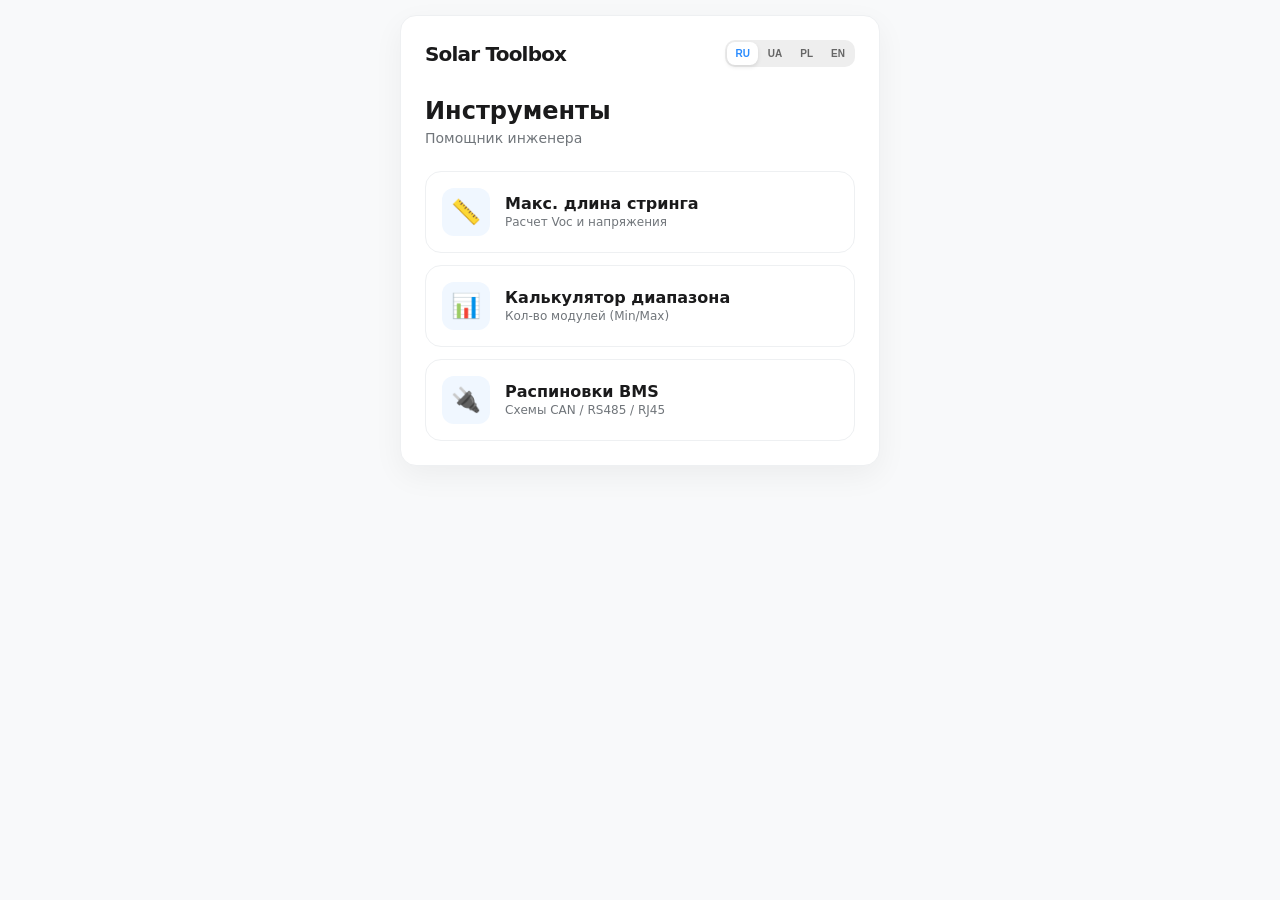
==== index.html @ b71aa3ab "Update index.html" ====
<!DOCTYPE html>
<html lang="ru">
<head>
    <script async src="https://www.googletagmanager.com/gtag/js?id=G-0JQD4RVE06"></script>
    <script>
      window.dataLayer = window.dataLayer || [];
      function gtag(){dataLayer.push(arguments);}
      gtag('js', new Date());
      gtag('config', 'G-0JQD4RVE06');
    </script>

    <link rel="icon" type="image/jpg" href="favicon.jpg">
    <meta charset="UTF-8">
    <meta name="viewport" content="width=device-width, initial-scale=1.0, maximum-scale=1.0, user-scalable=no">
    <title>Solar Toolbox</title>
    <style>
        :root { 
            --bg: #f8f9fa; 
            --card-bg: #ffffff; 
            --accent: #2a8cff; 
            --border: #eef0f2; 
            --radius: 16px; 
            --text-main: #1a1a1b;
            --text-muted: #70757a;
        }
        
        * { box-sizing: border-box; -webkit-tap-highlight-color: transparent; }
        
        body { 
            font-family: 'Segoe UI', system-ui, -apple-system, sans-serif; 
            background: var(--bg); 
            margin: 0; padding: 15px; 
            display: flex; justify-content: center; min-height: 100vh;
        }

        .container { 
            width: 100%; max-width: 480px; 
            background: var(--card-bg); padding: 24px; 
            border-radius: var(--radius); border: 1px solid var(--border);
            box-shadow: 0 10px 30px rgba(0,0,0,0.05); 
            height: fit-content; display: none;
            animation: fadeIn 0.3s ease;
        }

        @keyframes fadeIn { from { opacity: 0; transform: translateY(10px); } to { opacity: 1; transform: translateY(0); } }

        .header-top { display: flex; justify-content: space-between; align-items: center; margin-bottom: 30px; gap: 10px; }
        .logo-text { font-weight: 800; font-size: 20px; color: var(--text-main); letter-spacing: -0.8px; white-space: nowrap; }
        .lang-switch { display: flex; gap: 2px; background: #eee; padding: 2px; border-radius: 10px; }
        .lang-btn {
            padding: 6px 8px; font-size: 10px; font-weight: bold; border-radius: 8px;
            cursor: pointer; border: none; background: transparent; color: #666; transition: 0.2s;
        }
        .lang-btn.active { background: white; color: var(--accent); box-shadow: 0 2px 4px rgba(0,0,0,0.1); }

        .welcome { margin-bottom: 25px; }
        .welcome h1 { font-size: 24px; margin: 0; color: var(--text-main); }
        .welcome p { font-size: 14px; color: var(--text-muted); margin: 5px 0 0; }

        .main-grid { display: flex; flex-direction: column; gap: 12px; }
        .tool-card {
            background: #fff; border: 1px solid var(--border); border-radius: var(--radius);
            padding: 16px; display: flex; align-items: center; gap: 15px;
            cursor: pointer; transition: 0.2s; position: relative;
        }
        .tool-card:active { transform: scale(0.98); background: #f9f9f9; }
        .tool-icon { font-size: 24px; width: 48px; height: 48px; background: #f0f7ff; border-radius: 12px; display: flex; align-items: center; justify-content: center; flex-shrink: 0; }
        .tool-info { display: flex; flex-direction: column; }
        .tool-title { font-weight: 700; color: var(--text-main); font-size: 16px; }
        .tool-desc { font-size: 12px; color: var(--text-muted); margin-top: 2px; line-height: 1.3; }

        .back-btn { background: #f1f3f4; border: none; padding: 12px 20px; border-radius: 12px; font-size: 14px; font-weight: 600; cursor: pointer; margin-bottom: 20px; color: #444; }
        
        /* Аккордеон распиновок */
        .acc-item { border: 1px solid var(--border); border-radius: 12px; margin-bottom: 10px; overflow: hidden; }
        .acc-header { padding: 16px; cursor: pointer; background: #fff; font-size: 14px; font-weight: 600; }
        .acc-item.open .acc-header { color: var(--accent); background: #f0f7ff; }
        .acc-content { display: none; padding: 12px; text-align: center; border-top: 1px solid var(--border); background: #fff; }
        .acc-item.open .acc-content { display: block; }
        .svg-wrap { width: 100%; border-radius: 8px; border: 1px solid #eee; overflow: hidden; margin-bottom: 10px; }
        .img-overlay { width: 100%; height: auto; display: block; cursor: zoom-in; }
        .copy-btn { width: 100%; padding: 14px; border-radius: 10px; background: #28a745; color: white; border: none; font-weight: 600; cursor: pointer; }

        #toast { position: fixed; bottom: 30px; left: 50%; transform: translateX(-50%) translateY(120px); background: rgba(0,0,0,0.9); color: white; padding: 12px 24px; border-radius: 50px; transition: 0.4s; z-index: 9999; font-size: 14px; }
        #toast.show { transform: translateX(-50%) translateY(0); }
        .modal { display: none; position: fixed; z-index: 10000; top: 0; left: 0; width: 100%; height: 100%; background: rgba(0,0,0,0.9); justify-content: center; align-items: center; }
    </style>
</head>
<body>

<div id="zoomModal" class="modal" onclick="this.style.display='none'">
    <img id="modalImg" src="" style="max-width: 95%; max-height: 90%;">
</div>

<div id="screen-main" class="container" style="display: block;">
    <div class="header-top">
        <div class="logo-text">Solar Toolbox</div>
        <div class="lang-switch">
            <button class="lang-btn" onclick="setLang('ru')" data-l="ru">RU</button>
            <button class="lang-btn" onclick="setLang('ua')" data-l="ua">UA</button>
            <button class="lang-btn" onclick="setLang('pl')" data-l="pl">PL</button>
            <button class="lang-btn" onclick="setLang('en')" data-l="en">EN</button>
        </div>
    </div>

    <div class="welcome">
        <h1 data-t="w_h">Инструменты</h1>
        <p data-t="w_p">Помощник инженера солнечных систем</p>
    </div>
    
    <div class="main-grid">
        <div class="tool-card" onclick="location.href='string.html'">
            <div class="tool-icon">📏</div>
            <div class="tool-info">
                <span class="tool-title" data-t="m1_t">Макс. длина стринга</span>
                <span class="tool-desc" data-t="m1_d">Расчет Voc и напряжения по температуре</span>
            </div>
        </div>

        <div class="tool-card" onclick="location.href='string-range.html'">
            <div class="tool-icon">📊</div>
            <div class="tool-info">
                <span class="tool-title" data-t="m3_t">Калькулятор диапазона</span>
                <span class="tool-desc" data-t="m3_d">Оптимальное кол-во модулей (Min/Max)</span>
            </div>
        </div>

        <div class="tool-card" onclick="showScreen('screen-pinout')">
            <div class="tool-icon">🔌</div>
            <div class="tool-info">
                <span class="tool-title" data-t="m2_t">Распиновки BMS</span>
                <span class="tool-desc" data-t="m2_d">Схемы CAN / RS485 / RJ45</span>
            </div>
        </div>
    </div>
</div>

<div id="screen-pinout" class="container">
    <button class="back-btn" onclick="showScreen('screen-main')" data-t="back">← Меню</button>
    <div class="welcome">
        <h1 data-t="m2_t">Распиновки BMS</h1>
    </div>
    <div id="accordion"></div>
</div>

<div id="toast">✅</div>

<script>
const translations = {
    ru: { 
        w_h: "Инструменты", w_p: "Помощник инженера", 
        m1_t: "Макс. длина стринга", m1_d: "Расчет Voc и напряжения", 
        m2_t: "Распиновки BMS", m2_d: "Схемы CAN / RS485 / RJ45",
        m3_t: "Калькулятор диапазона", m3_d: "Кол-во модулей (Min/Max)",
        back: "← В меню", copy: "Скопировать схему", ok: "✅ Скопировано" 
    },
    ua: { 
        w_h: "Інструменти", w_p: "Помічник інженера", 
        m1_t: "Макс. довжина стринга", m1_d: "Розрахунок Voc та напруги", 
        m2_t: "Розпіновки BMS", m2_d: "Схеми CAN / RS485 / RJ45",
        m3_t: "Калькулятор діапазону", m3_d: "К-сть модулів (Min/Max)",
        back: "← У меню", copy: "Копіювати схему", ok: "✅ Скопійовано" 
    },
    pl: { 
        w_h: "Narzędzia", w_p: "Asystent inżyniera", 
        m1_t: "Długość stringu", m1_d: "Obliczanie Voc i napięcia", 
        m2_t: "Pinouty BMS", m2_d: "Schematy CAN / RS485",
        m3_t: "Kalkulator zakresu", m3_d: "Liczba modułów (Min/Max)",
        back: "← Do menu", copy: "Kopiuj schemat", ok: "✅ Skopiowano" 
    },
    en: { 
        w_h: "Toolkit", w_p: "Engineer Assistant", 
        m1_t: "Max String Length", m1_d: "Voc & voltage calculation", 
        m2_t: "BMS Pinouts", m2_d: "CAN / RS485 diagrams",
        m3_t: "String Range Calc", m3_d: "Module count (Min/Max)",
        back: "← Menu", copy: "Copy Diagram", ok: "✅ Copied" 
    }
};

const pinouts = [
    { id: 1, title: "T568B Standard (Straight)", links: [[1,1],[2,2],[3,3],[4,4],[5,5],[6,6],[7,7],[8,8]] },
    { id: 2, title: "Deye / Solis ↔ Dyness", links: [[4,4,'CAN-H'],[5,5,'CAN-L']] },
    { id: 3, title: "Victron GX ↔ Pylontech", links: [[7,4,'CAN-H'],[8,5,'CAN-L'],[3,6,'GND']] }
];

const stdCols = ["", "#FF8C00", "#FF8C00", "#32CD32", "#0056b3", "#0056b3", "#32CD32", "#8B4513", "#8B4513"];
const stdStriped = [false, true, false, true, false, true, false, true, false];

function setLang(lang) {
    localStorage.setItem('lang', lang);
    updateTexts();
}

function updateTexts() {
    const lang = localStorage.getItem('lang') || 'ru';
    document.querySelectorAll('[data-t]').forEach(el => {
        if(translations[lang][el.dataset.t]) {
            el.textContent = translations[lang][el.dataset.t];
        }
    });
    document.querySelectorAll('.lang-btn').forEach(b => {
        b.classList.toggle('active', b.dataset.l === lang);
    });
}

function showScreen(id) {
    document.querySelectorAll('.container').forEach(c => c.style.display = 'none');
    document.getElementById(id).style.display = 'block';
    window.scrollTo(0,0);
    if(id === 'screen-pinout') initPinouts();
}

function initPinouts() {
    const acc = document.getElementById('accordion');
    if(acc.innerHTML !== "") return;
    const lang = localStorage.getItem('lang') || 'ru';
    
    pinouts.forEach(p => {
        const item = document.createElement('div');
        item.className = 'acc-item';
        item.innerHTML = `
            <div class="acc-header" onclick="toggle(${p.id})">${p.title}</div>
            <div class="acc-content" id="c-${p.id}">
                <div class="svg-wrap">
                    <img class="img-overlay" id="img-${p.id}" onclick="zoomIn(this.src)">
                    <div id="svg-${p.id}" style="display:none"></div>
                </div>
                <button class="copy-btn" onclick="copyImg(${p.id})">${translations[lang].copy}</button>
            </div>`;
        acc.appendChild(item);
    });
}

function toggle(id) {
    const item = document.getElementById(`c-${id}`).parentElement;
    const isOpen = item.classList.contains('open');
    document.querySelectorAll('.acc-item').forEach(el => el.classList.remove('open'));
    if(!isOpen) {
        item.classList.add('open');
        drawSVG(id);
    }
}

function drawSVG(id) {
    const data = pinouts.find(x => x.id === id);
    const target = document.getElementById(`svg-${id}`);
    if(target.innerHTML !== "") return;

    const vH = 350;
    target.innerHTML = `<svg id="raw-${id}" viewBox="0 0 800 ${vH}" xmlns="http://www.w3.org/2000/svg">
        <rect width="800" height="${vH}" fill="white"/>
        <g transform="translate(130, 40)">${drawConn('Master')}</g>
        <g transform="translate(550, 40)">${drawConn('Slave')}</g>
        <g id="lines-${id}"></g>
    </svg>`;

    data.links.forEach(l => {
        const y1 = 61 + (l[0]-1)*36, y2 = 61 + (l[1]-1)*36;
        const color = stdCols[l[0]];
        const p = document.createElementNS("http://www.w3.org/2000/svg", "path");
        p.setAttribute("d", `M 240 ${y1} C 390 ${y1}, 410 ${y2}, 550 ${y2}`);
        p.setAttribute("stroke", color); p.setAttribute("stroke-width", "6"); p.setAttribute("fill", "none");
        if(stdStriped[l[0]]) p.setAttribute("stroke-dasharray", "12,6");
        document.getElementById(`lines-${id}`).appendChild(p);
    });
    renderToImage(id);
}

function drawConn(label) {
    let h = `<rect width="130" height="300" fill="#f8f9fa" stroke="#ccc" rx="5"/>
             <text x="65" y="-15" font-family="Arial" font-size="14" font-weight="bold" text-anchor="middle">${label}</text>`;
    for(let i=1; i<=8; i++) {
        const y = 8 + (i-1)*36;
        h += `<rect x="10" y="${y}" width="110" height="26" fill="${stdCols[i]}" rx="3"/>
              <text x="7" y="${y+13}" font-family="Arial" font-size="10" text-anchor="end" dominant-baseline="middle">${i}</text>`;
    }
    return h;
}

function renderToImage(id) {
    const svg = document.getElementById(`raw-${id}`);
    const xml = new XMLSerializer().serializeToString(svg);
    const svg64 = btoa(unescape(encodeURIComponent(xml)));
    document.getElementById(`img-${id}`).src = 'data:image/svg+xml;base64,' + svg64;
}

function zoomIn(src) {
    document.getElementById('modalImg').src = src;
    document.getElementById('zoomModal').style.display = 'flex';
}

function showToast(text) {
    const t = document.getElementById('toast');
    t.textContent = text; t.classList.add('show');
    setTimeout(() => t.classList.remove('show'), 2500);
}

function copyImg(id) {
    showToast(translations[localStorage.getItem('lang')||'ru'].ok);
}

updateTexts();
</script>
</body>
</html>
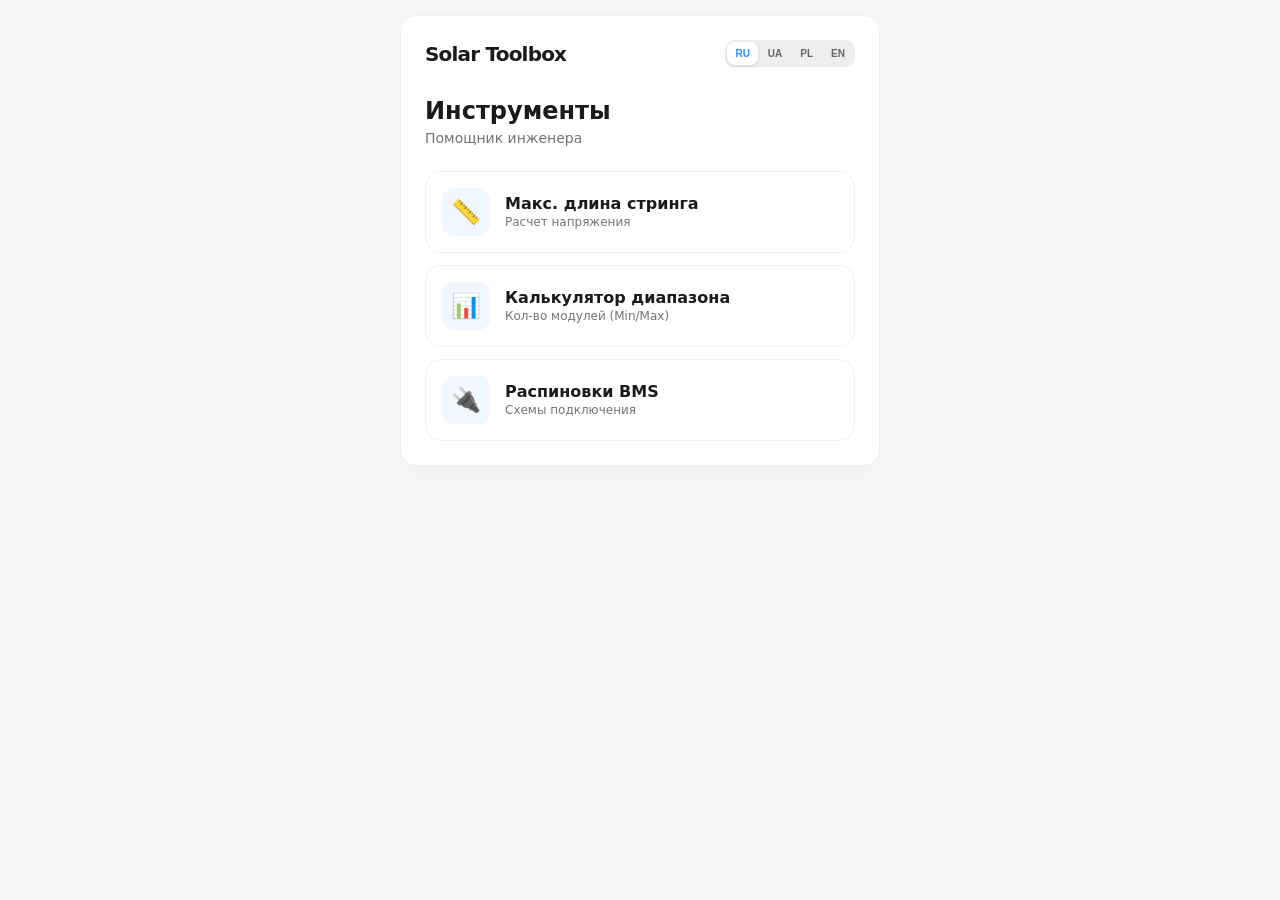
==== commit c8059772: "Update index.html" ====
--- a/index.html
+++ b/index.html
@@ -38,7 +38,7 @@
             background: var(--card-bg); padding: 24px; 
             border-radius: var(--radius); border: 1px solid var(--border);
             box-shadow: 0 10px 30px rgba(0,0,0,0.05); 
-            height: fit-content; display: none;
+            height: fit-content;
             animation: fadeIn 0.3s ease;
         }
 
@@ -46,6 +46,7 @@
 
         .header-top { display: flex; justify-content: space-between; align-items: center; margin-bottom: 30px; gap: 10px; }
         .logo-text { font-weight: 800; font-size: 20px; color: var(--text-main); letter-spacing: -0.8px; white-space: nowrap; }
+        
         .lang-switch { display: flex; gap: 2px; background: #eee; padding: 2px; border-radius: 10px; }
         .lang-btn {
             padding: 6px 8px; font-size: 10px; font-weight: bold; border-radius: 8px;
@@ -61,38 +62,18 @@
         .tool-card {
             background: #fff; border: 1px solid var(--border); border-radius: var(--radius);
             padding: 16px; display: flex; align-items: center; gap: 15px;
-            cursor: pointer; transition: 0.2s; position: relative;
+            cursor: pointer; transition: 0.2s; text-decoration: none;
         }
         .tool-card:active { transform: scale(0.98); background: #f9f9f9; }
         .tool-icon { font-size: 24px; width: 48px; height: 48px; background: #f0f7ff; border-radius: 12px; display: flex; align-items: center; justify-content: center; flex-shrink: 0; }
         .tool-info { display: flex; flex-direction: column; }
         .tool-title { font-weight: 700; color: var(--text-main); font-size: 16px; }
         .tool-desc { font-size: 12px; color: var(--text-muted); margin-top: 2px; line-height: 1.3; }
-
-        .back-btn { background: #f1f3f4; border: none; padding: 12px 20px; border-radius: 12px; font-size: 14px; font-weight: 600; cursor: pointer; margin-bottom: 20px; color: #444; }
-        
-        /* Аккордеон распиновок */
-        .acc-item { border: 1px solid var(--border); border-radius: 12px; margin-bottom: 10px; overflow: hidden; }
-        .acc-header { padding: 16px; cursor: pointer; background: #fff; font-size: 14px; font-weight: 600; }
-        .acc-item.open .acc-header { color: var(--accent); background: #f0f7ff; }
-        .acc-content { display: none; padding: 12px; text-align: center; border-top: 1px solid var(--border); background: #fff; }
-        .acc-item.open .acc-content { display: block; }
-        .svg-wrap { width: 100%; border-radius: 8px; border: 1px solid #eee; overflow: hidden; margin-bottom: 10px; }
-        .img-overlay { width: 100%; height: auto; display: block; cursor: zoom-in; }
-        .copy-btn { width: 100%; padding: 14px; border-radius: 10px; background: #28a745; color: white; border: none; font-weight: 600; cursor: pointer; }
-
-        #toast { position: fixed; bottom: 30px; left: 50%; transform: translateX(-50%) translateY(120px); background: rgba(0,0,0,0.9); color: white; padding: 12px 24px; border-radius: 50px; transition: 0.4s; z-index: 9999; font-size: 14px; }
-        #toast.show { transform: translateX(-50%) translateY(0); }
-        .modal { display: none; position: fixed; z-index: 10000; top: 0; left: 0; width: 100%; height: 100%; background: rgba(0,0,0,0.9); justify-content: center; align-items: center; }
     </style>
 </head>
 <body>
 
-<div id="zoomModal" class="modal" onclick="this.style.display='none'">
-    <img id="modalImg" src="" style="max-width: 95%; max-height: 90%;">
-</div>
-
-<div id="screen-main" class="container" style="display: block;">
+<div class="container">
     <div class="header-top">
         <div class="logo-text">Solar Toolbox</div>
         <div class="lang-switch">
@@ -109,82 +90,59 @@
     </div>
     
     <div class="main-grid">
-        <div class="tool-card" onclick="location.href='string.html'">
+        <a href="string.html" class="tool-card">
             <div class="tool-icon">📏</div>
             <div class="tool-info">
                 <span class="tool-title" data-t="m1_t">Макс. длина стринга</span>
                 <span class="tool-desc" data-t="m1_d">Расчет Voc и напряжения по температуре</span>
             </div>
-        </div>
+        </a>
 
-        <div class="tool-card" onclick="location.href='string-range.html'">
+        <a href="string-range.html" class="tool-card">
             <div class="tool-icon">📊</div>
             <div class="tool-info">
                 <span class="tool-title" data-t="m3_t">Калькулятор диапазона</span>
                 <span class="tool-desc" data-t="m3_d">Оптимальное кол-во модулей (Min/Max)</span>
             </div>
-        </div>
+        </a>
 
-        <div class="tool-card" onclick="showScreen('screen-pinout')">
+        <a href="pinouts.html" class="tool-card">
             <div class="tool-icon">🔌</div>
             <div class="tool-info">
                 <span class="tool-title" data-t="m2_t">Распиновки BMS</span>
                 <span class="tool-desc" data-t="m2_d">Схемы CAN / RS485 / RJ45</span>
             </div>
-        </div>
+        </a>
     </div>
 </div>
-
-<div id="screen-pinout" class="container">
-    <button class="back-btn" onclick="showScreen('screen-main')" data-t="back">← Меню</button>
-    <div class="welcome">
-        <h1 data-t="m2_t">Распиновки BMS</h1>
-    </div>
-    <div id="accordion"></div>
-</div>
-
-<div id="toast">✅</div>
 
 <script>
 const translations = {
     ru: { 
         w_h: "Инструменты", w_p: "Помощник инженера", 
-        m1_t: "Макс. длина стринга", m1_d: "Расчет Voc и напряжения", 
-        m2_t: "Распиновки BMS", m2_d: "Схемы CAN / RS485 / RJ45",
-        m3_t: "Калькулятор диапазона", m3_d: "Кол-во модулей (Min/Max)",
-        back: "← В меню", copy: "Скопировать схему", ok: "✅ Скопировано" 
+        m1_t: "Макс. длина стринга", m1_d: "Расчет напряжения", 
+        m2_t: "Распиновки BMS", m2_d: "Схемы подключения",
+        m3_t: "Калькулятор диапазона", m3_d: "Кол-во модулей (Min/Max)"
     },
     ua: { 
         w_h: "Інструменти", w_p: "Помічник інженера", 
-        m1_t: "Макс. довжина стринга", m1_d: "Розрахунок Voc та напруги", 
-        m2_t: "Розпіновки BMS", m2_d: "Схеми CAN / RS485 / RJ45",
-        m3_t: "Калькулятор діапазону", m3_d: "К-сть модулів (Min/Max)",
-        back: "← У меню", copy: "Копіювати схему", ok: "✅ Скопійовано" 
+        m1_t: "Макс. довжина стринга", m1_d: "Розрахунок напруги", 
+        m2_t: "Розпіновки BMS", m2_d: "Схеми пыдключення",
+        m3_t: "Калькулятор діапазону", m3_d: "К-сть модулів (Min/Max)"
     },
     pl: { 
         w_h: "Narzędzia", w_p: "Asystent inżyniera", 
-        m1_t: "Długość stringu", m1_d: "Obliczanie Voc i napięcia", 
-        m2_t: "Pinouty BMS", m2_d: "Schematy CAN / RS485",
-        m3_t: "Kalkulator zakresu", m3_d: "Liczba modułów (Min/Max)",
-        back: "← Do menu", copy: "Kopiuj schemat", ok: "✅ Skopiowano" 
+        m1_t: "Długość stringu", m1_d: "Obliczanie napięcia", 
+        m2_t: "Pinouty BMS", m2_d: "Schematy ",
+        m3_t: "Kalkulator zakresu", m3_d: "Liczba modułów (Min/Max)"
     },
     en: { 
         w_h: "Toolkit", w_p: "Engineer Assistant", 
-        m1_t: "Max String Length", m1_d: "Voc & voltage calculation", 
-        m2_t: "BMS Pinouts", m2_d: "CAN / RS485 diagrams",
-        m3_t: "String Range Calc", m3_d: "Module count (Min/Max)",
-        back: "← Menu", copy: "Copy Diagram", ok: "✅ Copied" 
+        m1_t: "Max String Length", m1_d: "Voltage calculation", 
+        m2_t: "BMS Pinouts", m2_d: "Diagrams",
+        m3_t: "String Range Calc", m3_d: "Module count (Min/Max)"
     }
 };
-
-const pinouts = [
-    { id: 1, title: "T568B Standard (Straight)", links: [[1,1],[2,2],[3,3],[4,4],[5,5],[6,6],[7,7],[8,8]] },
-    { id: 2, title: "Deye / Solis ↔ Dyness", links: [[4,4,'CAN-H'],[5,5,'CAN-L']] },
-    { id: 3, title: "Victron GX ↔ Pylontech", links: [[7,4,'CAN-H'],[8,5,'CAN-L'],[3,6,'GND']] }
-];
-
-const stdCols = ["", "#FF8C00", "#FF8C00", "#32CD32", "#0056b3", "#0056b3", "#32CD32", "#8B4513", "#8B4513"];
-const stdStriped = [false, true, false, true, false, true, false, true, false];
 
 function setLang(lang) {
     localStorage.setItem('lang', lang);
@@ -203,102 +161,7 @@
     });
 }
 
-function showScreen(id) {
-    document.querySelectorAll('.container').forEach(c => c.style.display = 'none');
-    document.getElementById(id).style.display = 'block';
-    window.scrollTo(0,0);
-    if(id === 'screen-pinout') initPinouts();
-}
-
-function initPinouts() {
-    const acc = document.getElementById('accordion');
-    if(acc.innerHTML !== "") return;
-    const lang = localStorage.getItem('lang') || 'ru';
-    
-    pinouts.forEach(p => {
-        const item = document.createElement('div');
-        item.className = 'acc-item';
-        item.innerHTML = `
-            <div class="acc-header" onclick="toggle(${p.id})">${p.title}</div>
-            <div class="acc-content" id="c-${p.id}">
-                <div class="svg-wrap">
-                    <img class="img-overlay" id="img-${p.id}" onclick="zoomIn(this.src)">
-                    <div id="svg-${p.id}" style="display:none"></div>
-                </div>
-                <button class="copy-btn" onclick="copyImg(${p.id})">${translations[lang].copy}</button>
-            </div>`;
-        acc.appendChild(item);
-    });
-}
-
-function toggle(id) {
-    const item = document.getElementById(`c-${id}`).parentElement;
-    const isOpen = item.classList.contains('open');
-    document.querySelectorAll('.acc-item').forEach(el => el.classList.remove('open'));
-    if(!isOpen) {
-        item.classList.add('open');
-        drawSVG(id);
-    }
-}
-
-function drawSVG(id) {
-    const data = pinouts.find(x => x.id === id);
-    const target = document.getElementById(`svg-${id}`);
-    if(target.innerHTML !== "") return;
-
-    const vH = 350;
-    target.innerHTML = `<svg id="raw-${id}" viewBox="0 0 800 ${vH}" xmlns="http://www.w3.org/2000/svg">
-        <rect width="800" height="${vH}" fill="white"/>
-        <g transform="translate(130, 40)">${drawConn('Master')}</g>
-        <g transform="translate(550, 40)">${drawConn('Slave')}</g>
-        <g id="lines-${id}"></g>
-    </svg>`;
-
-    data.links.forEach(l => {
-        const y1 = 61 + (l[0]-1)*36, y2 = 61 + (l[1]-1)*36;
-        const color = stdCols[l[0]];
-        const p = document.createElementNS("http://www.w3.org/2000/svg", "path");
-        p.setAttribute("d", `M 240 ${y1} C 390 ${y1}, 410 ${y2}, 550 ${y2}`);
-        p.setAttribute("stroke", color); p.setAttribute("stroke-width", "6"); p.setAttribute("fill", "none");
-        if(stdStriped[l[0]]) p.setAttribute("stroke-dasharray", "12,6");
-        document.getElementById(`lines-${id}`).appendChild(p);
-    });
-    renderToImage(id);
-}
-
-function drawConn(label) {
-    let h = `<rect width="130" height="300" fill="#f8f9fa" stroke="#ccc" rx="5"/>
-             <text x="65" y="-15" font-family="Arial" font-size="14" font-weight="bold" text-anchor="middle">${label}</text>`;
-    for(let i=1; i<=8; i++) {
-        const y = 8 + (i-1)*36;
-        h += `<rect x="10" y="${y}" width="110" height="26" fill="${stdCols[i]}" rx="3"/>
-              <text x="7" y="${y+13}" font-family="Arial" font-size="10" text-anchor="end" dominant-baseline="middle">${i}</text>`;
-    }
-    return h;
-}
-
-function renderToImage(id) {
-    const svg = document.getElementById(`raw-${id}`);
-    const xml = new XMLSerializer().serializeToString(svg);
-    const svg64 = btoa(unescape(encodeURIComponent(xml)));
-    document.getElementById(`img-${id}`).src = 'data:image/svg+xml;base64,' + svg64;
-}
-
-function zoomIn(src) {
-    document.getElementById('modalImg').src = src;
-    document.getElementById('zoomModal').style.display = 'flex';
-}
-
-function showToast(text) {
-    const t = document.getElementById('toast');
-    t.textContent = text; t.classList.add('show');
-    setTimeout(() => t.classList.remove('show'), 2500);
-}
-
-function copyImg(id) {
-    showToast(translations[localStorage.getItem('lang')||'ru'].ok);
-}
-
+// Устанавливаем язык при загрузке
 updateTexts();
 </script>
 </body>
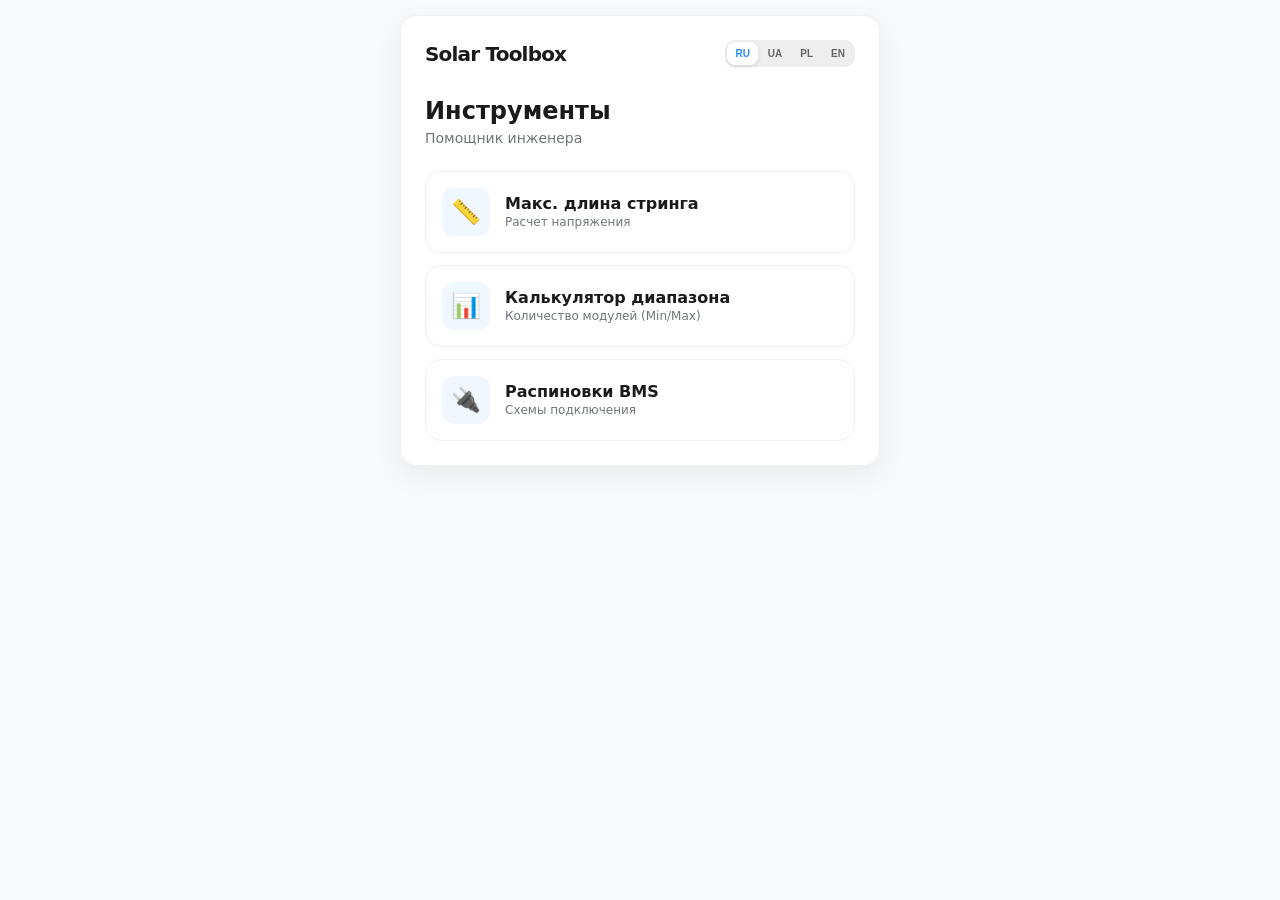
==== commit f0662040: "Update index.html" ====
--- a/index.html
+++ b/index.html
@@ -122,13 +122,13 @@
         w_h: "Инструменты", w_p: "Помощник инженера", 
         m1_t: "Макс. длина стринга", m1_d: "Расчет напряжения", 
         m2_t: "Распиновки BMS", m2_d: "Схемы подключения",
-        m3_t: "Калькулятор диапазона", m3_d: "Кол-во модулей (Min/Max)"
+        m3_t: "Калькулятор диапазона", m3_d: "Количество модулей (Min/Max)"
     },
     ua: { 
         w_h: "Інструменти", w_p: "Помічник інженера", 
         m1_t: "Макс. довжина стринга", m1_d: "Розрахунок напруги", 
-        m2_t: "Розпіновки BMS", m2_d: "Схеми пыдключення",
-        m3_t: "Калькулятор діапазону", m3_d: "К-сть модулів (Min/Max)"
+        m2_t: "Розпіновки BMS", m2_d: "Схеми підключення",
+        m3_t: "Калькулятор діапазону", m3_d: "Кількість модулів (Min/Max)"
     },
     pl: { 
         w_h: "Narzędzia", w_p: "Asystent inżyniera", 
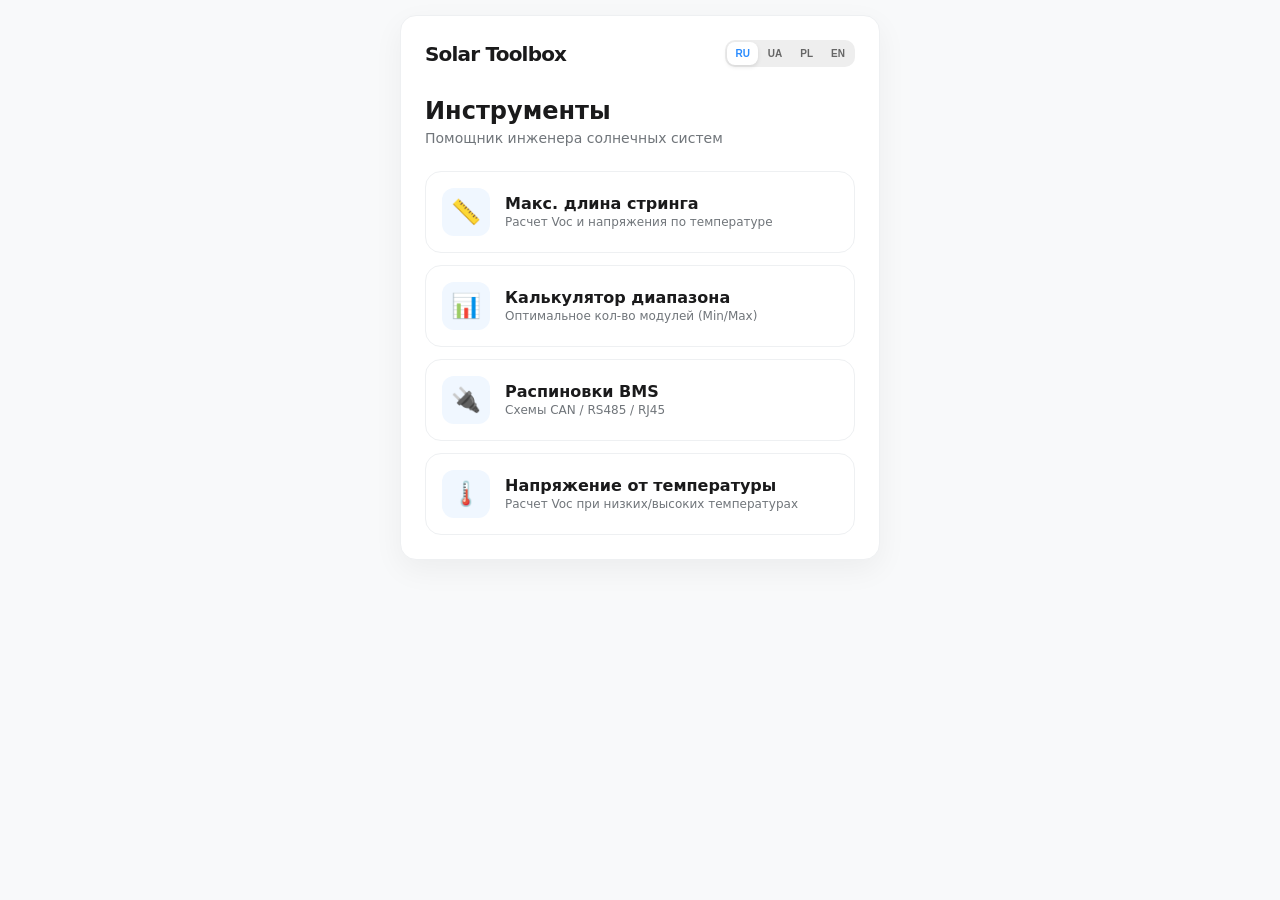
==== commit 4dd33259: "Update translations and descriptions in index.html" ====
--- a/index.html
+++ b/index.html
@@ -113,34 +113,46 @@
                 <span class="tool-desc" data-t="m2_d">Схемы CAN / RS485 / RJ45</span>
             </div>
         </a>
+
+        <a href="voltage-temperature.html" class="tool-card">
+            <div class="tool-icon">🌡️</div>
+            <div class="tool-info">
+                <span class="tool-title" data-t="m4_t">Напряжение от температуры</span>
+                <span class="tool-desc" data-t="m4_d">Расчет Voc при низких/высоких температурах</span>
+            </div>
+        </a>
     </div>
 </div>
 
 <script>
 const translations = {
     ru: { 
-        w_h: "Инструменты", w_p: "Помощник инженера", 
-        m1_t: "Макс. длина стринга", m1_d: "Расчет напряжения", 
-        m2_t: "Распиновки BMS", m2_d: "Схемы подключения",
-        m3_t: "Калькулятор диапазона", m3_d: "Количество модулей (Min/Max)"
+        w_h: "Инструменты", w_p: "Помощник инженера солнечных систем", 
+        m1_t: "Макс. длина стринга", m1_d: "Расчет Voc и напряжения по температуре", 
+        m2_t: "Распиновки BMS", m2_d: "Схемы CAN / RS485 / RJ45",
+        m3_t: "Калькулятор диапазона", m3_d: "Оптимальное кол-во модулей (Min/Max)",
+        m4_t: "Напряжение от температуры", m4_d: "Расчет Voc при низких/высоких температурах"
     },
     ua: { 
-        w_h: "Інструменти", w_p: "Помічник інженера", 
-        m1_t: "Макс. довжина стринга", m1_d: "Розрахунок напруги", 
-        m2_t: "Розпіновки BMS", m2_d: "Схеми підключення",
-        m3_t: "Калькулятор діапазону", m3_d: "Кількість модулів (Min/Max)"
+        w_h: "Інструменти", w_p: "Помічник інженера сонячних систем", 
+        m1_t: "Макс. довжина стринга", m1_d: "Розрахунок Voc та напруги за температурою", 
+        m2_t: "Розпіновки BMS", m2_d: "Схеми CAN / RS485 / RJ45",
+        m3_t: "Калькулятор діапазону", m3_d: "Оптимальна кількість модулів (Min/Max)",
+        m4_t: "Напруга від температури", m4_d: "Розрахунок Voc при низьких/високих температурах"
     },
     pl: { 
-        w_h: "Narzędzia", w_p: "Asystent inżyniera", 
-        m1_t: "Długość stringu", m1_d: "Obliczanie napięcia", 
-        m2_t: "Pinouty BMS", m2_d: "Schematy ",
-        m3_t: "Kalkulator zakresu", m3_d: "Liczba modułów (Min/Max)"
+        w_h: "Narzędzia", w_p: "Asystent inżyniera systemów słonecznych", 
+        m1_t: "Maks. długość stringa", m1_d: "Obliczanie Voc i napięcia w zależności od temperatury", 
+        m2_t: "Pinouty BMS", m2_d: "Schematy CAN / RS485 / RJ45",
+        m3_t: "Kalkulator zakresu", m3_d: "Optymalna liczba modułów (Min/Max)",
+        m4_t: "Napięcie od temperatury", m4_d: "Obliczanie Voc w niskich/wysokich temperaturach"
     },
     en: { 
-        w_h: "Toolkit", w_p: "Engineer Assistant", 
-        m1_t: "Max String Length", m1_d: "Voltage calculation", 
-        m2_t: "BMS Pinouts", m2_d: "Diagrams",
-        m3_t: "String Range Calc", m3_d: "Module count (Min/Max)"
+        w_h: "Toolkit", w_p: "Solar Systems Engineer Assistant", 
+        m1_t: "Max String Length", m1_d: "Voc & voltage temperature calculation", 
+        m2_t: "BMS Pinouts", m2_d: "CAN / RS485 / RJ45 diagrams",
+        m3_t: "String Range Calc", m3_d: "Optimal module count (Min/Max)",
+        m4_t: "Voltage vs Temperature", m4_d: "Voc calculation at low/high temperatures"
     }
 };
 
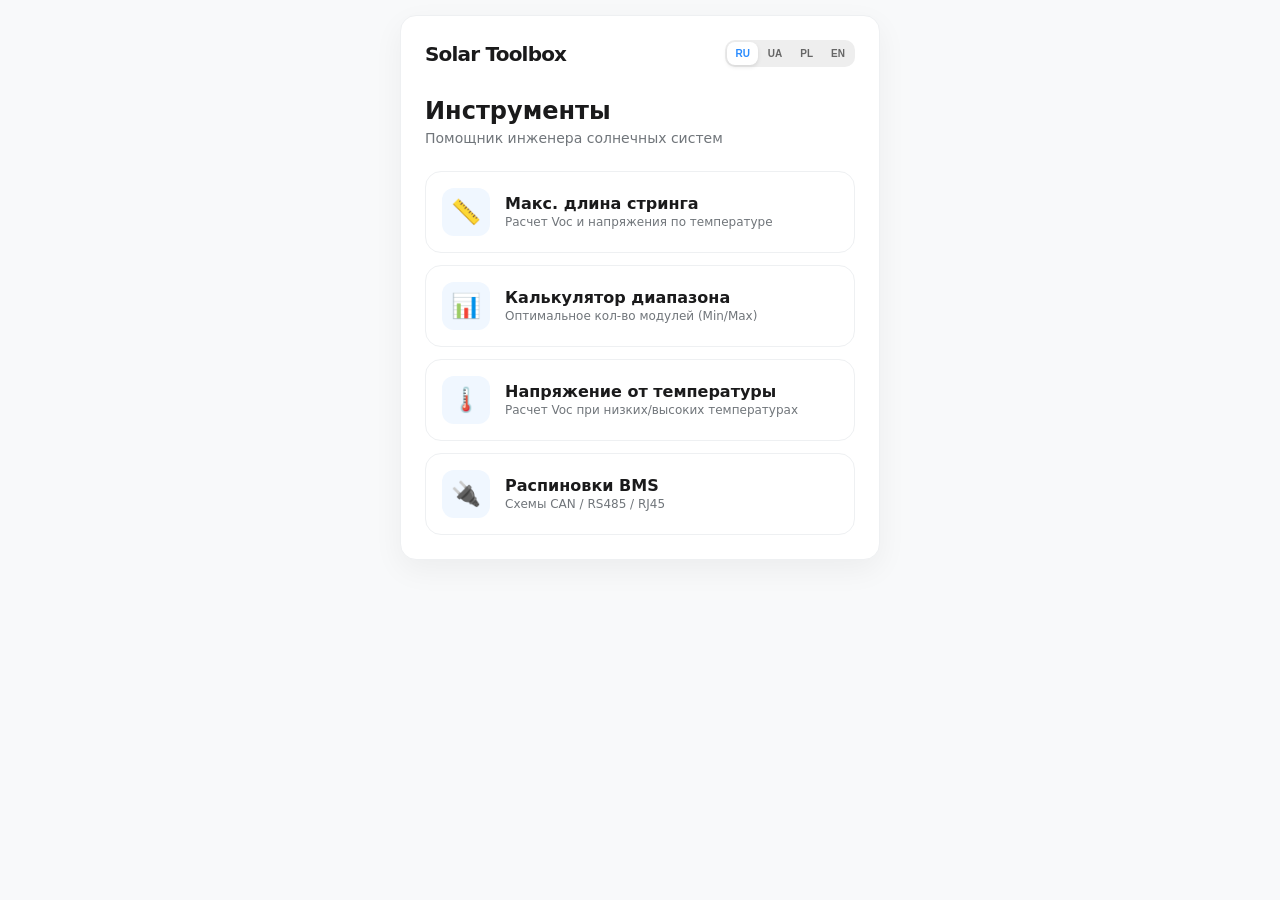
==== commit b00c5c7d: "Add BMS pinouts link to index.html" ====
--- a/index.html
+++ b/index.html
@@ -105,7 +105,15 @@
                 <span class="tool-desc" data-t="m3_d">Оптимальное кол-во модулей (Min/Max)</span>
             </div>
         </a>
-
+        
+        <a href="voltage-temperature.html" class="tool-card">
+            <div class="tool-icon">🌡️</div>
+            <div class="tool-info">
+                <span class="tool-title" data-t="m4_t">Напряжение от температуры</span>
+                <span class="tool-desc" data-t="m4_d">Расчет Voc при низких/высоких температурах</span>
+            </div>
+        </a>
+        
         <a href="pinouts.html" class="tool-card">
             <div class="tool-icon">🔌</div>
             <div class="tool-info">
@@ -113,14 +121,7 @@
                 <span class="tool-desc" data-t="m2_d">Схемы CAN / RS485 / RJ45</span>
             </div>
         </a>
-
-        <a href="voltage-temperature.html" class="tool-card">
-            <div class="tool-icon">🌡️</div>
-            <div class="tool-info">
-                <span class="tool-title" data-t="m4_t">Напряжение от температуры</span>
-                <span class="tool-desc" data-t="m4_d">Расчет Voc при низких/высоких температурах</span>
-            </div>
-        </a>
+        
     </div>
 </div>
 
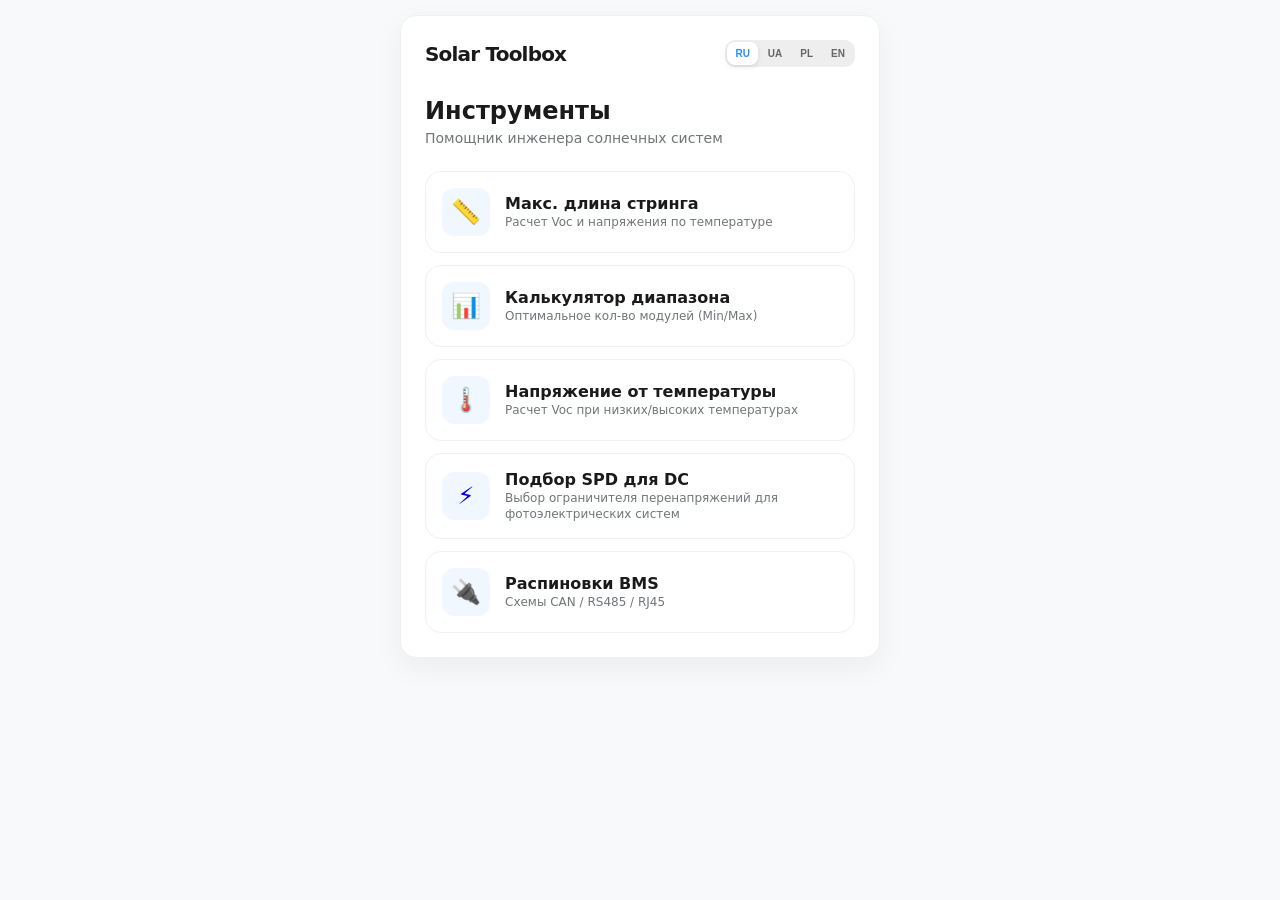
==== commit e3f20b08: "Add SPD selection card for DC in index.html" ====
--- a/index.html
+++ b/index.html
@@ -114,6 +114,15 @@
             </div>
         </a>
         
+        <!-- НОВАЯ КАРТОЧКА: Подбор SPD для стороны DC -->
+        <a href="spd-selection.html" class="tool-card">
+            <div class="tool-icon">⚡</div>
+            <div class="tool-info">
+                <span class="tool-title" data-t="m5_t">Подбор SPD для DC</span>
+                <span class="tool-desc" data-t="m5_d">Выбор ограничителя перенапряжений для фотоэлектрических систем</span>
+            </div>
+        </a>
+        
         <a href="pinouts.html" class="tool-card">
             <div class="tool-icon">🔌</div>
             <div class="tool-info">
@@ -132,28 +141,32 @@
         m1_t: "Макс. длина стринга", m1_d: "Расчет Voc и напряжения по температуре", 
         m2_t: "Распиновки BMS", m2_d: "Схемы CAN / RS485 / RJ45",
         m3_t: "Калькулятор диапазона", m3_d: "Оптимальное кол-во модулей (Min/Max)",
-        m4_t: "Напряжение от температуры", m4_d: "Расчет Voc при низких/высоких температурах"
+        m4_t: "Напряжение от температуры", m4_d: "Расчет Voc при низких/высоких температурах",
+        m5_t: "Подбор SPD для DC", m5_d: "Выбор ограничителя перенапряжений для фотоэлектрических систем"
     },
     ua: { 
         w_h: "Інструменти", w_p: "Помічник інженера сонячних систем", 
         m1_t: "Макс. довжина стринга", m1_d: "Розрахунок Voc та напруги за температурою", 
         m2_t: "Розпіновки BMS", m2_d: "Схеми CAN / RS485 / RJ45",
         m3_t: "Калькулятор діапазону", m3_d: "Оптимальна кількість модулів (Min/Max)",
-        m4_t: "Напруга від температури", m4_d: "Розрахунок Voc при низьких/високих температурах"
+        m4_t: "Напруга від температури", m4_d: "Розрахунок Voc при низьких/високих температурах",
+        m5_t: "Підбір SPD для DC", m5_d: "Вибір обмежувача перенапруг для фотоелектричних систем"
     },
     pl: { 
         w_h: "Narzędzia", w_p: "Asystent inżyniera systemów słonecznych", 
         m1_t: "Maks. długość stringa", m1_d: "Obliczanie Voc i napięcia w zależności od temperatury", 
         m2_t: "Pinouty BMS", m2_d: "Schematy CAN / RS485 / RJ45",
         m3_t: "Kalkulator zakresu", m3_d: "Optymalna liczba modułów (Min/Max)",
-        m4_t: "Napięcie od temperatury", m4_d: "Obliczanie Voc w niskich/wysokich temperaturach"
+        m4_t: "Napięcie od temperatury", m4_d: "Obliczanie Voc w niskich/wysokich temperaturach",
+        m5_t: "Dobór SPD dla DC", m5_d: "Wybór ogranicznika przepięć dla systemów fotowoltaicznych"
     },
     en: { 
         w_h: "Toolkit", w_p: "Solar Systems Engineer Assistant", 
         m1_t: "Max String Length", m1_d: "Voc & voltage temperature calculation", 
         m2_t: "BMS Pinouts", m2_d: "CAN / RS485 / RJ45 diagrams",
         m3_t: "String Range Calc", m3_d: "Optimal module count (Min/Max)",
-        m4_t: "Voltage vs Temperature", m4_d: "Voc calculation at low/high temperatures"
+        m4_t: "Voltage vs Temperature", m4_d: "Voc calculation at low/high temperatures",
+        m5_t: "SPD Selection for DC", m5_d: "Surge protection device selection for PV systems"
     }
 };
 
